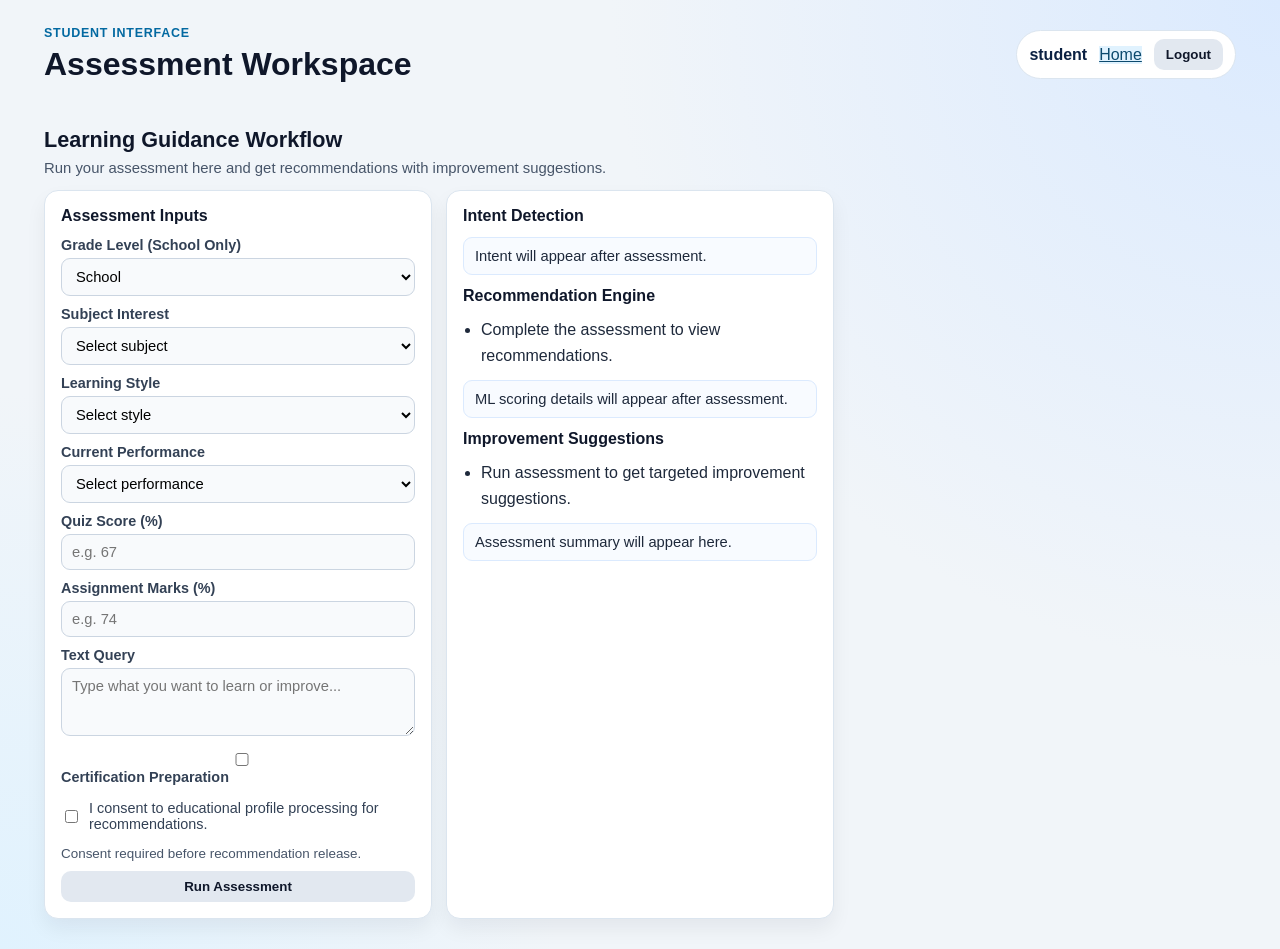
==== Assessment.html @ 73248571 "Improve login flow performance and update project files" ====
<!DOCTYPE html>
<html lang="en">
<head>
    <meta charset="UTF-8">
    <meta name="viewport" content="width=device-width, initial-scale=1.0">
    <title>EDUAI | Assessment</title>
    <link rel="stylesheet" href="homeStyle.css">
</head>
<body>
    <header class="topbar">
        <div>
            <p class="eyebrow">Student Interface</p>
            <h1>Assessment Workspace</h1>
        </div>
        <div class="profile-chip">
            <span id="welcomeUser">Student</span>
            <a href="HomePage.html" class="small-btn">Home</a>
            <button id="logoutBtn" type="button">Logout</button>
        </div>
    </header>

    <main class="dashboard">
        <section class="workflow-section" aria-label="Learning guidance workflow">
            <h2>Learning Guidance Workflow</h2>
            <p class="workflow-sub">Run your assessment here and get recommendations with improvement suggestions.</p>

            <div class="workflow-grid">
                <article class="panel workflow-panel">
                    <h3>Assessment Inputs</h3>
                    <form id="assessmentForm" class="stack-form">
                        <div class="form-row">
                            <label for="gradeLevel">Grade Level (School Only)</label>
                            <select id="gradeLevel" required>
                                <option value="school" selected>School</option>
                            </select>
                        </div>

                        <div class="form-row">
                            <label for="subjectInterest">Subject Interest</label>
                            <select id="subjectInterest" required>
                                <option value="">Select subject</option>
                                <option value="mathematics">Mathematics</option>
                                <option value="programming">Programming</option>
                                <option value="analytics">Data Analytics</option>
                                <option value="ai">Artificial Intelligence</option>
                            </select>
                        </div>

                        <div class="form-row">
                            <label for="learningStyle">Learning Style</label>
                            <select id="learningStyle" required>
                                <option value="">Select style</option>
                                <option value="visual">Visual</option>
                                <option value="reading">Reading/Writing</option>
                                <option value="handson">Hands-on Practice</option>
                                <option value="mixed">Mixed</option>
                            </select>
                        </div>

                        <div class="form-row">
                            <label for="performance">Current Performance</label>
                            <select id="performance" required>
                                <option value="">Select performance</option>
                                <option value="high">High (80%+)</option>
                                <option value="medium">Medium (60-79%)</option>
                                <option value="low">Low (Below 60%)</option>
                            </select>
                        </div>

                        <div class="form-row">
                            <label for="quizScore">Quiz Score (%)</label>
                            <input type="number" id="quizScore" min="0" max="100" placeholder="e.g. 67" required>
                        </div>
                        <div class="form-row">
                            <label for="assignmentMarks">Assignment Marks (%)</label>
                            <input type="number" id="assignmentMarks" min="0" max="100" placeholder="e.g. 74" required>
                        </div>

                        <div class="form-row">
                            <label for="textQuery">Text Query</label>
                            <textarea id="textQuery" rows="3" placeholder="Type what you want to learn or improve..."></textarea>
                        </div>

                        <div class="form-row">
                            <label class="inline-check">
                                <input type="checkbox" id="goalCertification">
                                Certification Preparation
                            </label>
                        </div>

                        <label class="inline-check">
                            <input type="checkbox" id="consentCheck">
                            I consent to educational profile processing for recommendations.
                        </label>
                        <p id="complianceMsg" class="hint">Consent required before recommendation release.</p>

                        <button type="submit">Run Assessment</button>
                    </form>
                </article>

                <article class="panel workflow-panel">
                    <h3>Intent Detection</h3>
                    <p id="intentResult" class="output-box">Intent will appear after assessment.</p>

                    <h3>Recommendation Engine</h3>
                    <ul id="recommendationList" class="output-list">
                        <li>Complete the assessment to view recommendations.</li>
                    </ul>
                    <p id="mlModelInfo" class="output-box">ML scoring details will appear after assessment.</p>

                    <h3>Improvement Suggestions</h3>
                    <ul id="improvementSuggestions" class="output-list">
                        <li>Run assessment to get targeted improvement suggestions.</li>
                    </ul>
                    <p id="assessmentSummary" class="output-box">Assessment summary will appear here.</p>
                </article>
            </div>
        </section>
    </main>

    <script src="assessment.js"></script>
</body>
</html>
---- homeStyle.css ----
﻿:root {
    --bg: #f1f5f9;
    --text: #0f172a;
    --muted: #475569;
    --card: #ffffff;
    --line: #dbe5ef;
    --accent: #0284c7;
    --accent-soft: #bae6fd;
}

* {
    box-sizing: border-box;
}

body {
    margin: 0;
    font-family: "Segoe UI", Tahoma, Geneva, Verdana, sans-serif;
    color: var(--text);
    background:
        radial-gradient(circle at top right, #dbeafe 0%, transparent 42%),
        radial-gradient(circle at bottom left, #e0f2fe 0%, transparent 35%),
        var(--bg);
    min-height: 100vh;
}

.topbar {
    display: flex;
    justify-content: space-between;
    align-items: center;
    gap: 16px;
    padding: 26px clamp(18px, 4vw, 44px);
}

.eyebrow {
    margin: 0;
    color: #0369a1;
    font-weight: 700;
    text-transform: uppercase;
    font-size: 0.78rem;
    letter-spacing: 0.06em;
}

h1 {
    margin: 6px 0 0;
    font-size: clamp(1.35rem, 3vw, 2rem);
}

.profile-chip {
    display: flex;
    align-items: center;
    gap: 12px;
    background: #ffffff;
    border: 1px solid var(--line);
    border-radius: 999px;
    padding: 8px 12px;
}

#welcomeUser {
    font-weight: 700;
    color: #0b2142;
}

#logoutBtn,
button {
    border: none;
    background: #e2e8f0;
    color: #0f172a;
    padding: 8px 12px;
    border-radius: 10px;
    cursor: pointer;
    font-weight: 600;
}

#logoutBtn:hover,
button:hover {
    background: #cbd5e1;
}

.dashboard {
    padding: 0 clamp(18px, 4vw, 44px) 30px;
}

.metrics {
    display: grid;
    grid-template-columns: repeat(auto-fit, minmax(220px, 1fr));
    gap: 14px;
    margin-bottom: 16px;
}

.metric-card,
.panel {
    background: var(--card);
    border: 1px solid var(--line);
    border-radius: 14px;
    padding: 16px;
    box-shadow: 0 10px 20px rgba(15, 23, 42, 0.06);
}

.metric-card h2 {
    margin: 0;
    font-size: 0.95rem;
    color: var(--muted);
}

.metric-value {
    margin: 8px 0 4px;
    font-size: 1.7rem;
    font-weight: 800;
    color: #0b2142;
}

.metric-sub {
    margin: 0;
    color: #0369a1;
    font-size: 0.9rem;
}

.panel-grid {
    display: grid;
    grid-template-columns: 1.05fr 1.4fr 1fr;
    gap: 14px;
}

.panel h3 {
    margin: 0 0 12px;
    font-size: 1rem;
}

.list {
    margin: 0;
    padding-left: 18px;
    color: #1e293b;
    line-height: 1.8;
}

.compact-list {
    line-height: 1.55;
    margin-bottom: 10px;
}

.bar-chart {
    height: 220px;
    display: flex;
    align-items: flex-end;
    gap: 10px;
}

.bar {
    flex: 1;
    background: linear-gradient(180deg, var(--accent-soft), var(--accent));
    border-radius: 8px 8px 0 0;
    position: relative;
    min-width: 24px;
}

.bar::after {
    content: attr(data-day);
    position: absolute;
    left: 50%;
    bottom: -24px;
    transform: translateX(-50%);
    font-size: 0.75rem;
    color: var(--muted);
}

.progress-group {
    margin-bottom: 12px;
}

.progress-group label {
    display: block;
    margin-bottom: 5px;
    color: #334155;
    font-size: 0.92rem;
}

.progress {
    width: 100%;
    height: 10px;
    background: #e2e8f0;
    border-radius: 999px;
    overflow: hidden;
}

.progress span {
    display: block;
    height: 100%;
    background: linear-gradient(90deg, #0ea5e9, #0284c7);
}

.graphic-panel {
    grid-column: 1 / -1;
}

.snapshot-grid {
    display: grid;
    grid-template-columns: 220px 1fr;
    gap: 16px;
    align-items: center;
}

.donut {
    width: 190px;
    height: 190px;
    border-radius: 50%;
    display: grid;
    place-items: center;
    background: conic-gradient(#0284c7 0 68%, #e2e8f0 68% 100%);
    margin: 0 auto;
}

.donut-center {
    width: 132px;
    height: 132px;
    border-radius: 50%;
    background: #ffffff;
    display: grid;
    place-items: center;
    text-align: center;
    color: #0b2142;
    box-shadow: inset 0 0 0 1px #dbe5ef;
}

.donut-center strong {
    font-size: 1.6rem;
    line-height: 1;
}

.donut-center span {
    font-size: 0.85rem;
    color: #475569;
}

.trend-box {
    background: #f8fbff;
    border: 1px solid #dbeafe;
    border-radius: 12px;
    padding: 12px;
}

.trend-box svg {
    width: 100%;
    height: 120px;
    display: block;
}

.trend-box p {
    margin: 8px 0 0;
    color: #334155;
    font-size: 0.92rem;
}

.workflow-section {
    margin-top: 18px;
}

.workflow-section h2 {
    margin: 0;
    font-size: 1.35rem;
}

.workflow-sub {
    margin: 7px 0 14px;
    color: #475569;
    font-size: 0.93rem;
}

.workflow-grid {
    display: grid;
    grid-template-columns: repeat(3, minmax(240px, 1fr));
    gap: 14px;
}

.workflow-panel {
    min-height: 100%;
}

.stack-form {
    display: grid;
    gap: 10px;
}

.form-row label {
    display: block;
    margin-bottom: 5px;
    color: #334155;
    font-size: 0.9rem;
    font-weight: 600;
}

.form-row input,
.form-row select,
.form-row textarea {
    width: 100%;
    border: 1px solid #cbd5e1;
    border-radius: 9px;
    padding: 9px 10px;
    font-size: 0.92rem;
    font-family: inherit;
    background: #f8fafc;
}

.form-row input:focus,
.form-row select:focus,
.form-row textarea:focus {
    outline: none;
    border-color: #0284c7;
    box-shadow: 0 0 0 2px rgba(2, 132, 199, 0.15);
}

.inline-check {
    display: flex;
    align-items: center;
    gap: 8px;
    font-size: 0.9rem;
    color: #334155;
}

.output-box {
    margin: 0 0 12px;
    padding: 10px 11px;
    background: #f8fbff;
    border: 1px solid #dbeafe;
    border-radius: 9px;
    font-size: 0.92rem;
    color: #1e293b;
}

.output-list {
    margin: 0 0 12px;
    padding-left: 18px;
    color: #1e293b;
    line-height: 1.6;
}

.guardrail-box {
    background: #f8fafc;
    border: 1px solid #dbe5ef;
    border-radius: 10px;
    padding: 10px;
}

.hint {
    margin: 4px 0 0;
    color: #475569;
    font-size: 0.84rem;
}

.feedback-group {
    display: grid;
    gap: 7px;
    margin-bottom: 10px;
}

.engage-actions {
    display: grid;
    gap: 8px;
    margin-bottom: 10px;
}

.small-btn {
    background: #e0f2fe;
    color: #0c4a6e;
}

.small-btn:hover {
    background: #bae6fd;
}

.resource-toolbar {
    margin-bottom: 12px;
}

.resource-grid {
    display: grid;
    grid-template-columns: repeat(auto-fit, minmax(220px, 1fr));
    gap: 10px;
    margin-bottom: 12px;
}

.resource-card {
    border: 1px solid #dbe5ef;
    border-radius: 10px;
    background: #f8fbff;
    padding: 10px;
}

.resource-card h4 {
    margin: 0 0 6px;
    font-size: 0.95rem;
    color: #0c4a6e;
}

.resource-meta {
    margin: 0;
    color: #475569;
    font-size: 0.84rem;
}

.resource-meta a {
    color: #0284c7;
    text-decoration: none;
    font-weight: 600;
}

.resource-meta a:hover {
    text-decoration: underline;
}

.resource-desc {
    margin: 7px 0;
    color: #1e293b;
    font-size: 0.9rem;
    line-height: 1.4;
}

.resource-card button {
    margin-top: 6px;
    background: #0ea5e9;
    color: #ffffff;
}

.resource-card button:hover {
    background: #0284c7;
}

.resource-frame-wrap {
    margin: 8px 0 6px;
    border: 1px solid #cbd5e1;
    border-radius: 10px;
    overflow: hidden;
    background: #0f172a;
}

.resource-frame {
    display: block;
    width: 100%;
    min-height: 170px;
    border: 0;
}

.sub-heading {
    margin: 8px 0;
    font-size: 0.96rem;
    color: #1e293b;
}

.chatbot-panel {
    margin-top: 14px;
}

.chat-messages {
    border: 1px solid #dbe5ef;
    background: #f8fbff;
    border-radius: 10px;
    height: 220px;
    overflow-y: auto;
    padding: 10px;
    display: grid;
    gap: 8px;
}

.chat-row {
    display: flex;
}

.chat-row p {
    margin: 0;
    padding: 8px 10px;
    border-radius: 9px;
    max-width: 85%;
    font-size: 0.92rem;
    line-height: 1.4;
}

.chat-row.bot p {
    background: #e0f2fe;
    color: #0c4a6e;
}

.chat-row.user {
    justify-content: flex-end;
}

.chat-row.user p {
    background: #0ea5e9;
    color: #ffffff;
}

.chat-input-row {
    margin-top: 10px;
    display: grid;
    grid-template-columns: 1fr auto;
    gap: 8px;
}

.chat-input-row input {
    border: 1px solid #cbd5e1;
    border-radius: 9px;
    padding: 10px;
    font-size: 0.92rem;
}

.chat-input-row input:focus {
    outline: none;
    border-color: #0284c7;
    box-shadow: 0 0 0 2px rgba(2, 132, 199, 0.15);
}

body.dark-theme {
    --bg: #020617;
    --text: #e2e8f0;
    --muted: #94a3b8;
    --card: #0f172a;
    --line: #1e293b;
    --accent: #38bdf8;
    --accent-soft: #0c4a6e;
    background:
        radial-gradient(circle at top right, rgba(56, 189, 248, 0.15) 0%, transparent 42%),
        radial-gradient(circle at bottom left, rgba(14, 116, 144, 0.2) 0%, transparent 35%),
        var(--bg);
}

body.dark-theme .profile-chip {
    background: #0b1225;
}

body.dark-theme #welcomeUser {
    color: #cbd5e1;
}

body.dark-theme #logoutBtn,
body.dark-theme #themeToggleBtn,
body.dark-theme button {
    background: #1e293b;
    color: #e2e8f0;
}

body.dark-theme #logoutBtn:hover,
body.dark-theme #themeToggleBtn:hover,
body.dark-theme button:hover {
    background: #334155;
}

body.dark-theme .metric-value {
    color: #f8fafc;
}

body.dark-theme .metric-sub {
    color: #7dd3fc;
}

body.dark-theme .resource-card {
    background: #0b1225;
    border-color: #243041;
}

body.dark-theme .resource-card h4 {
    color: #bae6fd;
}

body.dark-theme .resource-meta a {
    color: #7dd3fc;
}

body.dark-theme .resource-frame-wrap {
    border-color: #243041;
    background: #020617;
}

body.dark-theme .output-box,
body.dark-theme .chat-messages,
body.dark-theme .trend-box {
    background: #0b1225;
    border-color: #243041;
    color: #cbd5e1;
}

body.dark-theme .guardrail-box {
    background: #0b1225;
    border-color: #243041;
}

body.dark-theme .chat-row.bot p {
    background: #082f49;
    color: #bae6fd;
}

body.dark-theme .chat-row.user p {
    background: #0369a1;
    color: #e0f2fe;
}

body.dark-theme .form-row input,
body.dark-theme .form-row select,
body.dark-theme .form-row textarea,
body.dark-theme .chat-input-row input {
    background: #020617;
    color: #e2e8f0;
    border-color: #334155;
}

body.dark-theme .form-row input:focus,
body.dark-theme .form-row select:focus,
body.dark-theme .form-row textarea:focus,
body.dark-theme .chat-input-row input:focus {
    border-color: #38bdf8;
    box-shadow: 0 0 0 2px rgba(56, 189, 248, 0.2);
}

@media (max-width: 1120px) {
    .workflow-grid {
        grid-template-columns: 1fr;
    }
}

@media (max-width: 980px) {
    .panel-grid {
        grid-template-columns: 1fr;
    }

    .chart-panel {
        min-height: 300px;
    }

    .snapshot-grid {
        grid-template-columns: 1fr;
    }
}
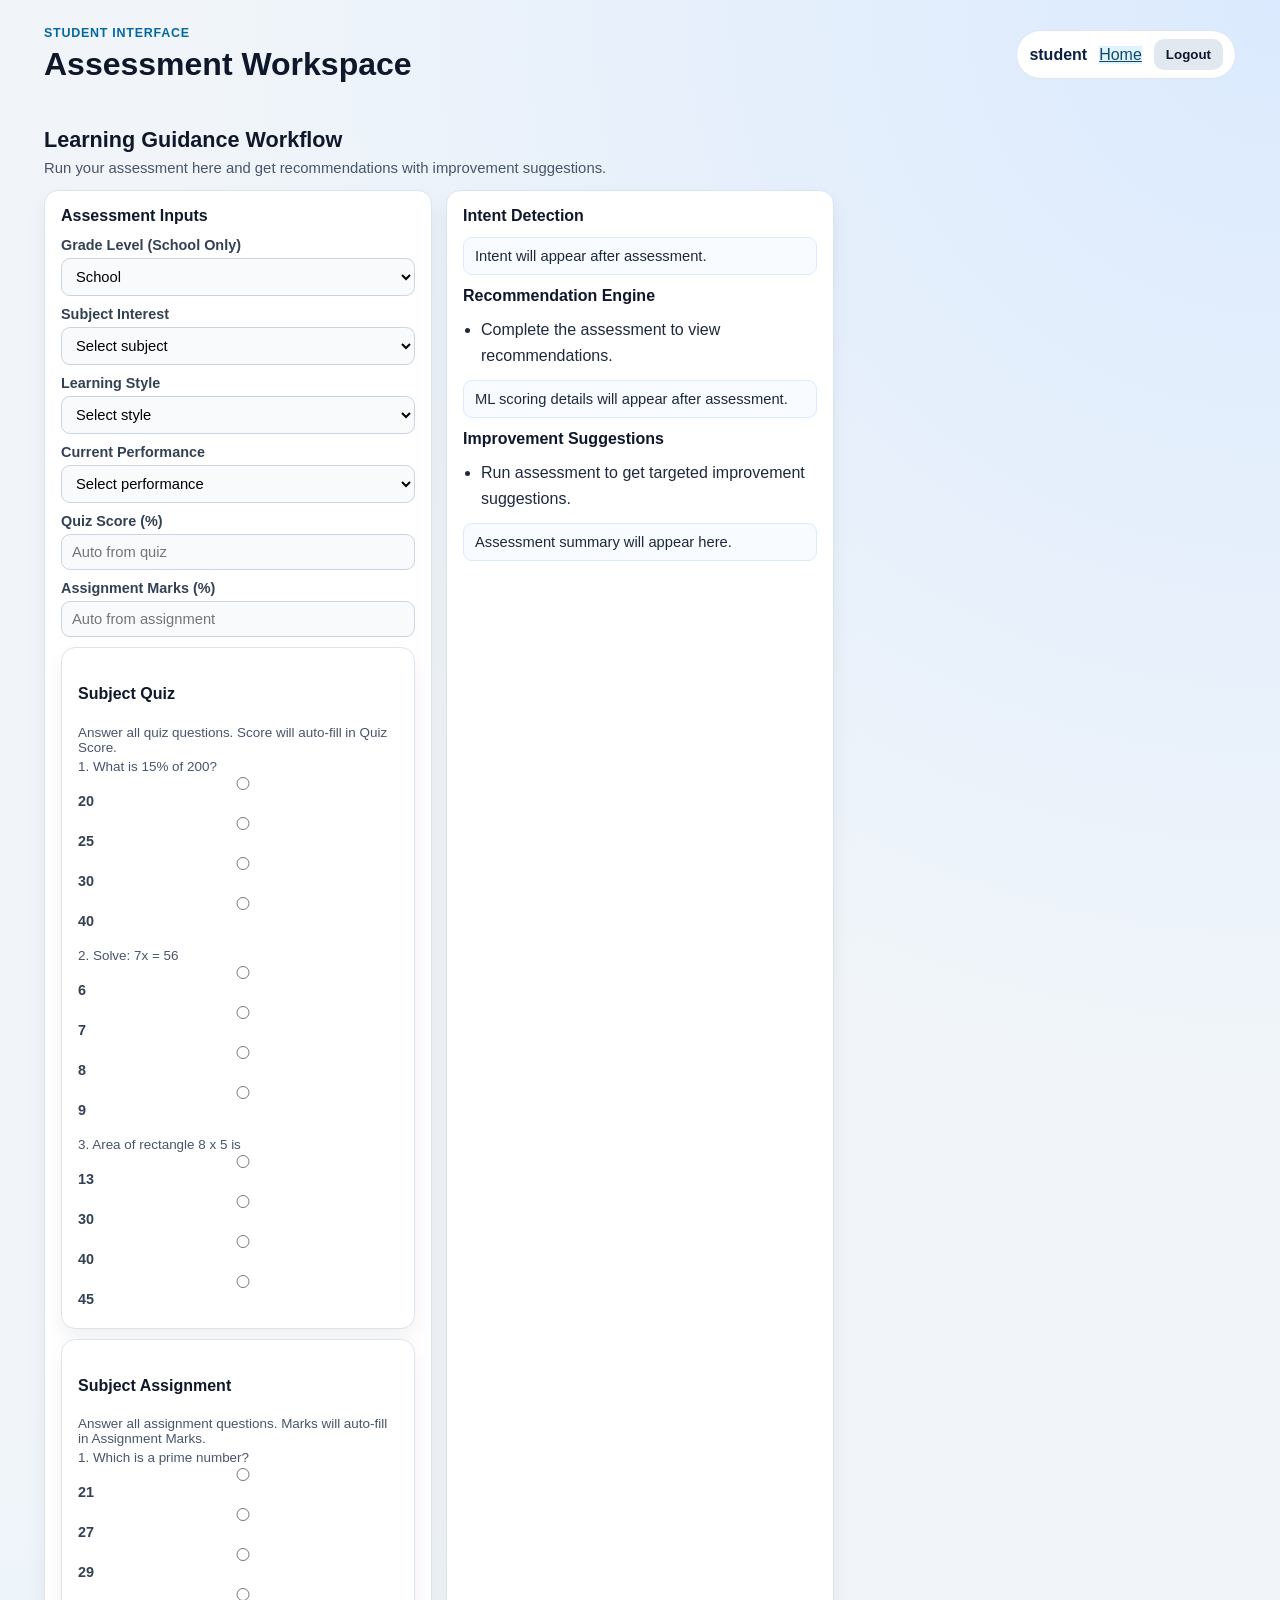
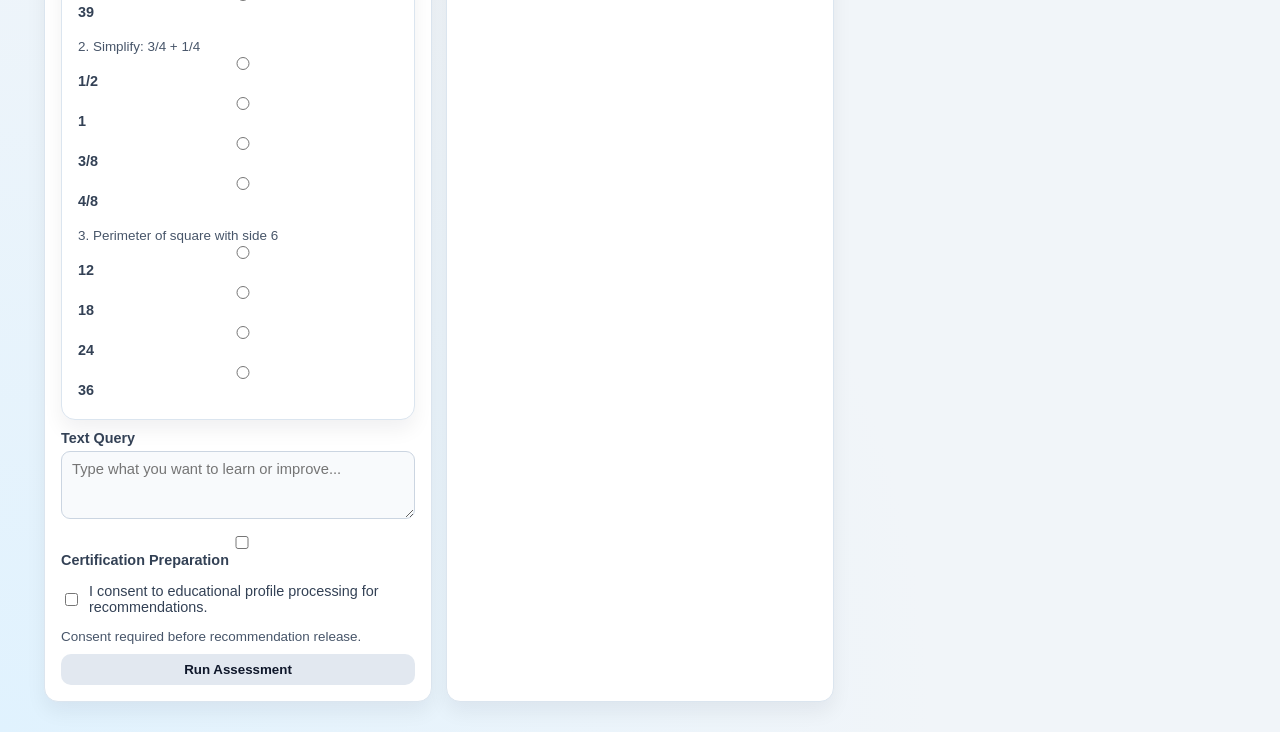
==== commit eaa83e6f: "Add assessment quizzes, marks-driven analyzer updates, and subject coverage improvements" ====
--- a/Assessment.html
+++ b/Assessment.html
@@ -43,6 +43,11 @@
                                 <option value="programming">Programming</option>
                                 <option value="analytics">Data Analytics</option>
                                 <option value="ai">Artificial Intelligence</option>
+                                <option value="english">English</option>
+                                <option value="science">Science</option>
+                                <option value="social">Social</option>
+                                <option value="physics">Physics</option>
+                                <option value="chemistry">Chemistry</option>
                             </select>
                         </div>
 
@@ -69,12 +74,24 @@
 
                         <div class="form-row">
                             <label for="quizScore">Quiz Score (%)</label>
-                            <input type="number" id="quizScore" min="0" max="100" placeholder="e.g. 67" required>
+                            <input type="number" id="quizScore" min="0" max="100" placeholder="Auto from quiz" readonly required>
                         </div>
                         <div class="form-row">
                             <label for="assignmentMarks">Assignment Marks (%)</label>
-                            <input type="number" id="assignmentMarks" min="0" max="100" placeholder="e.g. 74" required>
+                            <input type="number" id="assignmentMarks" min="0" max="100" placeholder="Auto from assignment" readonly required>
                         </div>
+
+                        <article class="panel">
+                            <h4>Subject Quiz</h4>
+                            <p class="hint">Answer all quiz questions. Score will auto-fill in Quiz Score.</p>
+                            <div id="quizQuestionSet" class="stack-form"></div>
+                        </article>
+
+                        <article class="panel">
+                            <h4>Subject Assignment</h4>
+                            <p class="hint">Answer all assignment questions. Marks will auto-fill in Assignment Marks.</p>
+                            <div id="assignmentQuestionSet" class="stack-form"></div>
+                        </article>
 
                         <div class="form-row">
                             <label for="textQuery">Text Query</label>
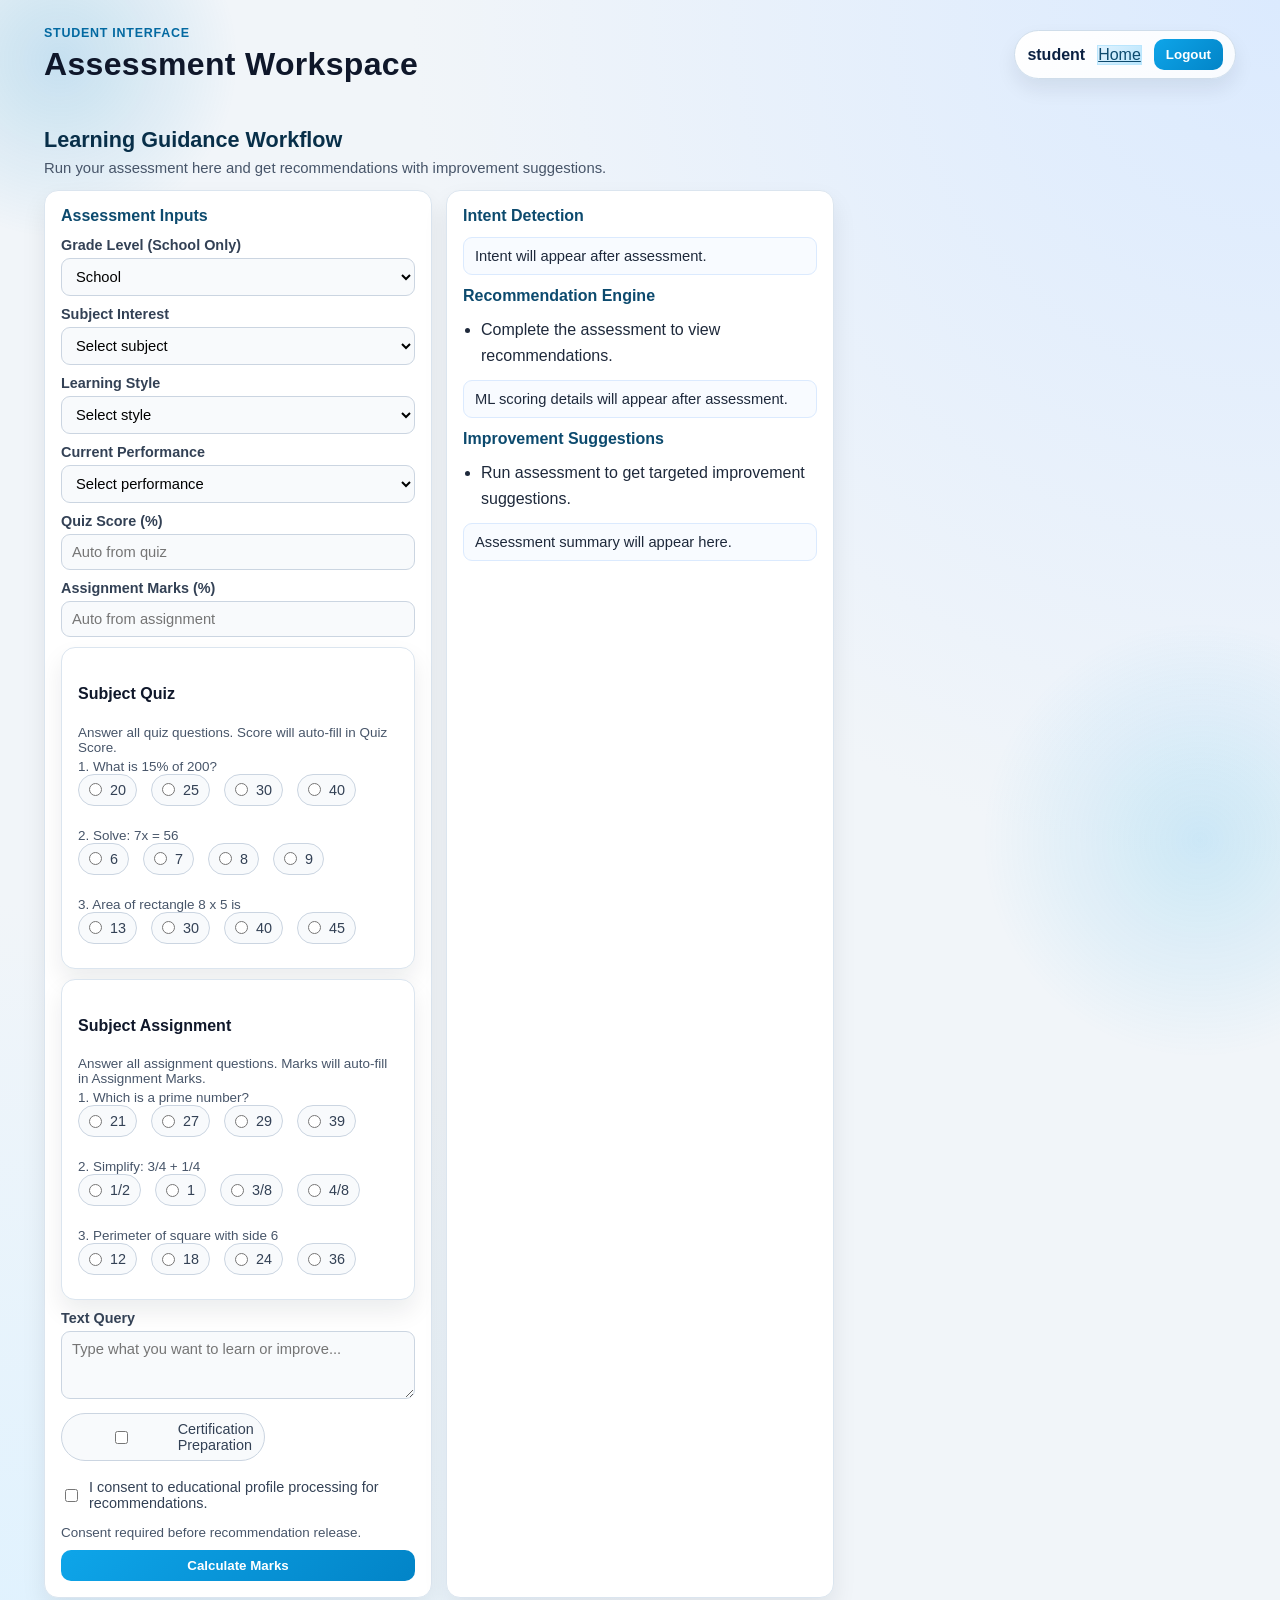
==== commit 6ac5da4c: "Improve option selection UI and enforce calculate-marks assessment flow" ====
--- a/Assessment.html
+++ b/Assessment.html
@@ -111,7 +111,7 @@
                         </label>
                         <p id="complianceMsg" class="hint">Consent required before recommendation release.</p>
 
-                        <button type="submit">Run Assessment</button>
+                        <button type="submit">Calculate Marks</button>
                     </form>
                 </article>
 
--- a/homeStyle.css
+++ b/homeStyle.css
@@ -14,13 +14,39 @@
 
 body {
     margin: 0;
-    font-family: "Segoe UI", Tahoma, Geneva, Verdana, sans-serif;
+    font-family: "Manrope", "Segoe UI", Tahoma, Geneva, Verdana, sans-serif;
     color: var(--text);
     background:
         radial-gradient(circle at top right, #dbeafe 0%, transparent 42%),
         radial-gradient(circle at bottom left, #e0f2fe 0%, transparent 35%),
         var(--bg);
     min-height: 100vh;
+    position: relative;
+}
+
+body::before,
+body::after {
+    content: "";
+    position: fixed;
+    border-radius: 999px;
+    pointer-events: none;
+    z-index: 0;
+}
+
+body::before {
+    width: 360px;
+    height: 360px;
+    top: -120px;
+    left: -120px;
+    background: radial-gradient(circle, rgba(2, 132, 199, 0.18) 0%, rgba(2, 132, 199, 0) 70%);
+}
+
+body::after {
+    width: 440px;
+    height: 440px;
+    right: -140px;
+    bottom: -160px;
+    background: radial-gradient(circle, rgba(14, 165, 233, 0.16) 0%, rgba(14, 165, 233, 0) 70%);
 }
 
 .topbar {
@@ -29,6 +55,8 @@
     align-items: center;
     gap: 16px;
     padding: 26px clamp(18px, 4vw, 44px);
+    position: relative;
+    z-index: 1;
 }
 
 .eyebrow {
@@ -43,16 +71,18 @@
 h1 {
     margin: 6px 0 0;
     font-size: clamp(1.35rem, 3vw, 2rem);
+    letter-spacing: 0.01em;
 }
 
 .profile-chip {
     display: flex;
     align-items: center;
     gap: 12px;
-    background: #ffffff;
-    border: 1px solid var(--line);
+    background: linear-gradient(145deg, #ffffff, #f8fbff);
+    border: 1px solid #cfddea;
     border-radius: 999px;
     padding: 8px 12px;
+    box-shadow: 0 10px 20px rgba(15, 23, 42, 0.08);
 }
 
 #welcomeUser {
@@ -63,21 +93,70 @@
 #logoutBtn,
 button {
     border: none;
-    background: #e2e8f0;
-    color: #0f172a;
+    background: linear-gradient(135deg, #0ea5e9, #0284c7);
+    color: #ffffff;
     padding: 8px 12px;
     border-radius: 10px;
     cursor: pointer;
-    font-weight: 600;
+    font-weight: 700;
+    transition: transform 0.2s ease, box-shadow 0.2s ease, filter 0.2s ease;
 }
 
 #logoutBtn:hover,
 button:hover {
-    background: #cbd5e1;
+    transform: translateY(-1px);
+    box-shadow: 0 10px 18px rgba(2, 132, 199, 0.26);
+    filter: brightness(1.05);
+}
+
+.welcome-ribbon {
+    margin: 0 clamp(18px, 4vw, 44px) 18px;
+    padding: clamp(14px, 2vw, 20px);
+    border: 1px solid #c8e6fb;
+    border-radius: 18px;
+    background: linear-gradient(120deg, rgba(2, 132, 199, 0.12), rgba(14, 165, 233, 0.06) 40%, rgba(255, 255, 255, 0.9));
+    box-shadow: 0 14px 30px rgba(15, 23, 42, 0.1);
+    display: grid;
+    gap: 10px;
+    position: relative;
+    z-index: 1;
+}
+
+.welcome-ribbon__eyebrow {
+    margin: 0;
+    text-transform: uppercase;
+    font-size: 0.75rem;
+    letter-spacing: 0.08em;
+    color: #0c4a6e;
+    font-weight: 800;
+}
+
+.welcome-ribbon h2 {
+    margin: 4px 0 0;
+    font-size: clamp(1.02rem, 2vw, 1.35rem);
+    color: #0f172a;
+}
+
+.welcome-ribbon__chips {
+    display: flex;
+    flex-wrap: wrap;
+    gap: 8px;
+}
+
+.welcome-ribbon__chips span {
+    background: rgba(14, 165, 233, 0.14);
+    color: #0c4a6e;
+    border: 1px solid rgba(14, 165, 233, 0.32);
+    border-radius: 999px;
+    padding: 6px 10px;
+    font-size: 0.8rem;
+    font-weight: 700;
 }
 
 .dashboard {
     padding: 0 clamp(18px, 4vw, 44px) 30px;
+    position: relative;
+    z-index: 1;
 }
 
 .metrics {
@@ -93,7 +172,15 @@
     border: 1px solid var(--line);
     border-radius: 14px;
     padding: 16px;
-    box-shadow: 0 10px 20px rgba(15, 23, 42, 0.06);
+    box-shadow: 0 12px 24px rgba(15, 23, 42, 0.08);
+    transition: transform 0.2s ease, box-shadow 0.2s ease, border-color 0.2s ease;
+}
+
+.metric-card:hover,
+.panel:hover {
+    transform: translateY(-2px);
+    box-shadow: 0 16px 28px rgba(15, 23, 42, 0.12);
+    border-color: #bfdbfe;
 }
 
 .metric-card h2 {
@@ -124,6 +211,7 @@
 .panel h3 {
     margin: 0 0 12px;
     font-size: 1rem;
+    color: #0c4a6e;
 }
 
 .list {
@@ -257,6 +345,7 @@
 .workflow-section h2 {
     margin: 0;
     font-size: 1.35rem;
+    color: #082f49;
 }
 
 .workflow-sub {
@@ -316,6 +405,34 @@
     color: #334155;
 }
 
+.form-row label.inline-check {
+    display: inline-flex;
+    margin: 0 14px 8px 0;
+    font-weight: 500;
+    padding: 7px 10px;
+    border: 1px solid #cbd5e1;
+    border-radius: 999px;
+    background: #f8fafc;
+    cursor: pointer;
+    transition: border-color 0.2s ease, background-color 0.2s ease, box-shadow 0.2s ease;
+}
+
+.form-row label.inline-check:hover {
+    border-color: #38bdf8;
+    background: #f0f9ff;
+}
+
+.form-row label.inline-check input[type="radio"] {
+    margin: 0;
+    accent-color: #0284c7;
+}
+
+.form-row label.inline-check.selected-option {
+    border-color: #0284c7;
+    background: #e0f2fe;
+    box-shadow: 0 0 0 2px rgba(2, 132, 199, 0.18);
+}
+
 .output-box {
     margin: 0 0 12px;
     padding: 10px 11px;
@@ -359,12 +476,13 @@
 }
 
 .small-btn {
-    background: #e0f2fe;
+    background: linear-gradient(135deg, #e0f2fe, #bae6fd);
     color: #0c4a6e;
+    border: 1px solid #bae6fd;
 }
 
 .small-btn:hover {
-    background: #bae6fd;
+    background: linear-gradient(135deg, #bae6fd, #7dd3fc);
 }
 
 .resource-toolbar {
@@ -532,14 +650,33 @@
 body.dark-theme #logoutBtn,
 body.dark-theme #themeToggleBtn,
 body.dark-theme button {
-    background: #1e293b;
+    background: linear-gradient(135deg, #0ea5e9, #0369a1);
     color: #e2e8f0;
 }
 
 body.dark-theme #logoutBtn:hover,
 body.dark-theme #themeToggleBtn:hover,
 body.dark-theme button:hover {
-    background: #334155;
+    background: linear-gradient(135deg, #38bdf8, #0284c7);
+}
+
+body.dark-theme .welcome-ribbon {
+    background: linear-gradient(120deg, rgba(2, 132, 199, 0.18), rgba(14, 165, 233, 0.07) 40%, rgba(11, 18, 37, 0.8));
+    border-color: #1e3a5f;
+}
+
+body.dark-theme .welcome-ribbon__eyebrow {
+    color: #7dd3fc;
+}
+
+body.dark-theme .welcome-ribbon h2 {
+    color: #e2e8f0;
+}
+
+body.dark-theme .welcome-ribbon__chips span {
+    background: rgba(14, 165, 233, 0.2);
+    border-color: rgba(56, 189, 248, 0.35);
+    color: #bae6fd;
 }
 
 body.dark-theme .metric-value {
